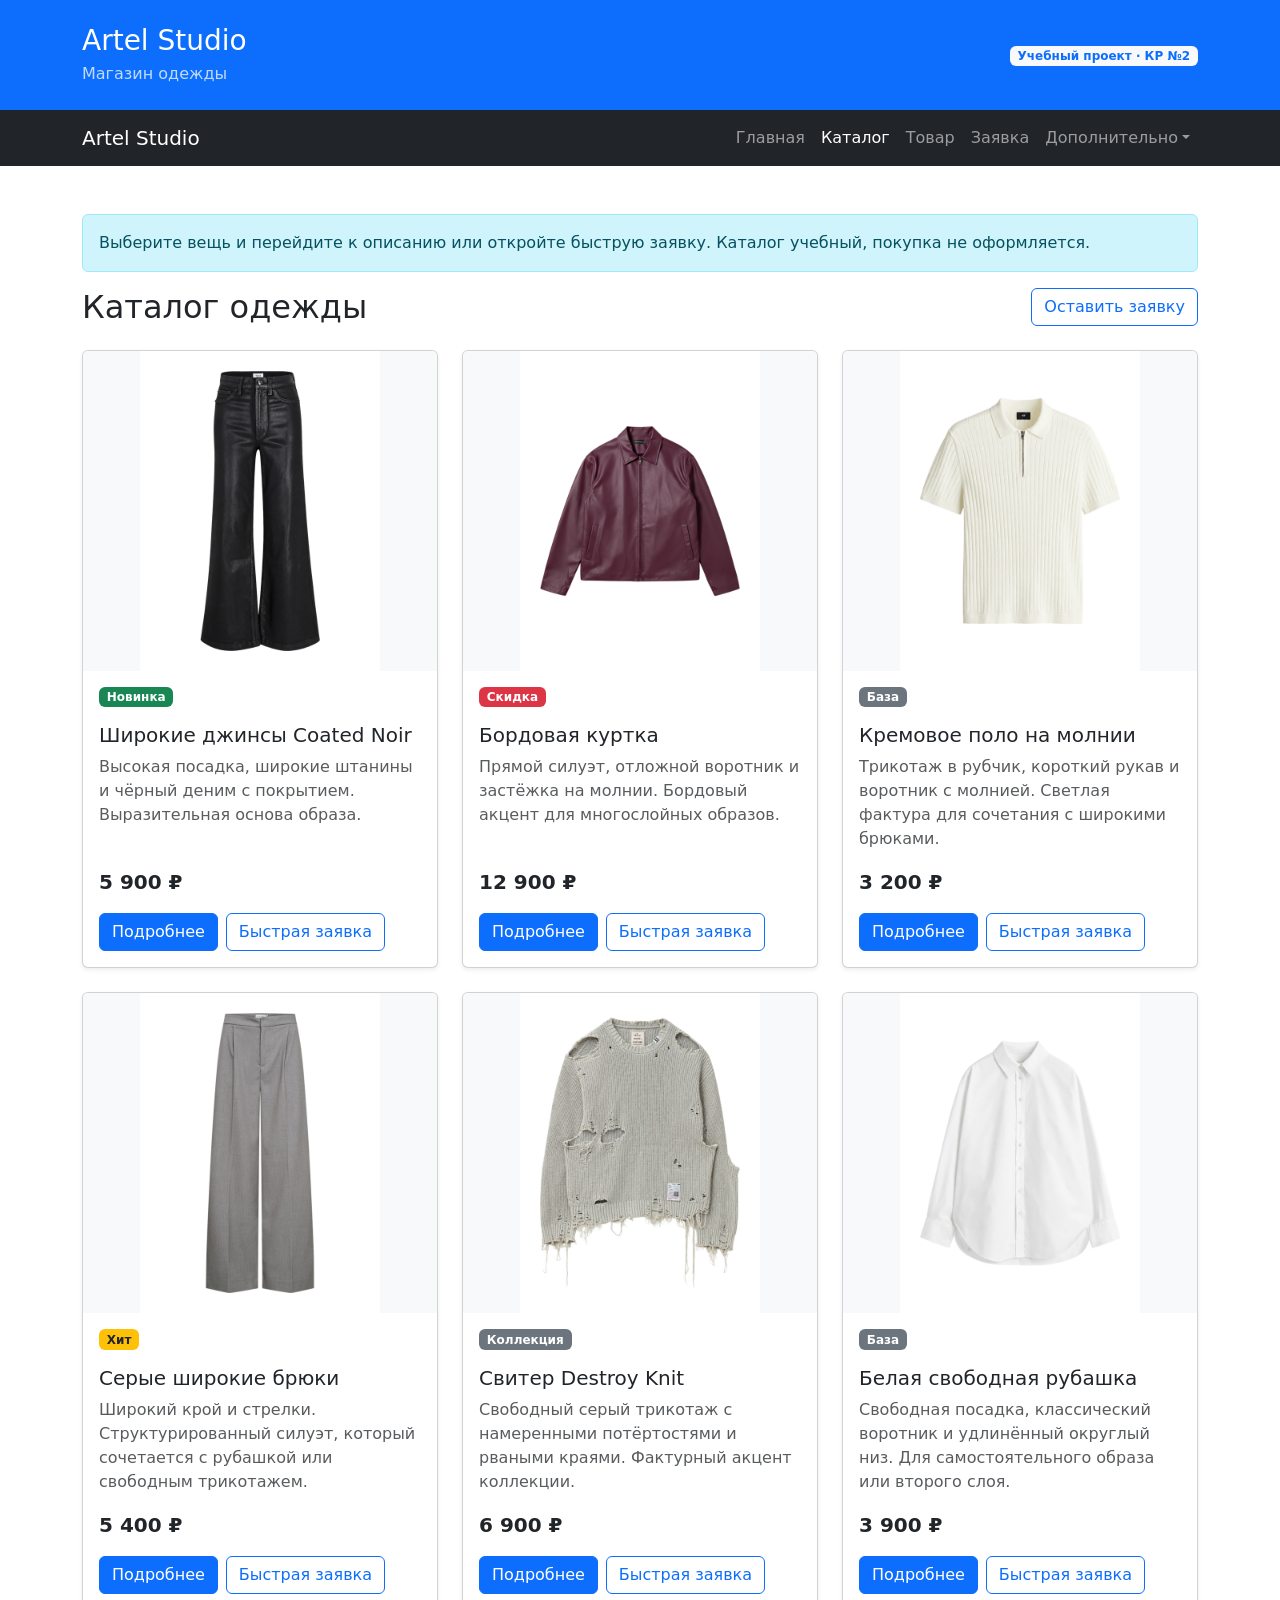
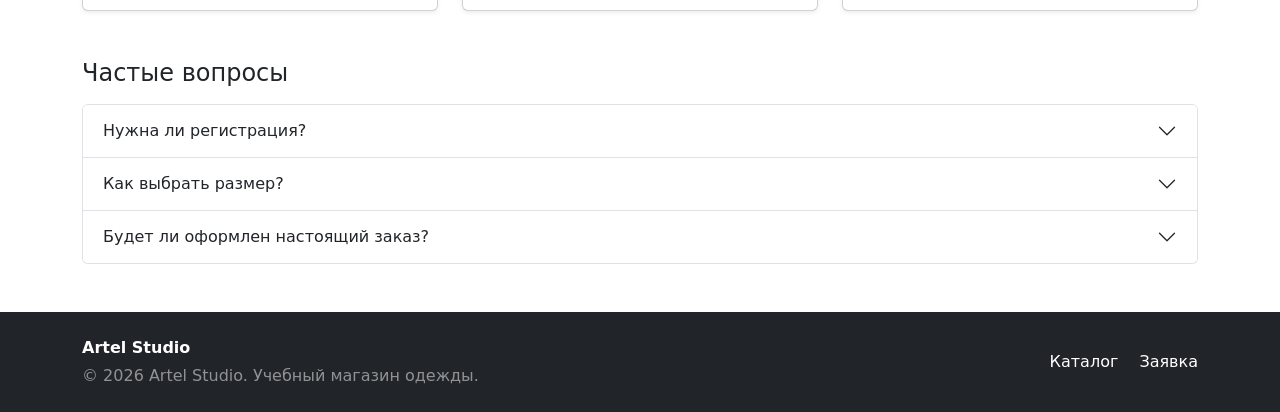
==== catalog.html @ a731f6f8 "feat: add Bootstrap components pages" ====
<!DOCTYPE html>
<html lang="ru">
<head>
  <meta charset="UTF-8">
  <meta name="viewport" content="width=device-width, initial-scale=1.0">
  <title>Каталог — Artel Studio</title>
  <link href="https://cdn.jsdelivr.net/npm/bootstrap@5.3.8/dist/css/bootstrap.min.css" rel="stylesheet">
  <link rel="stylesheet" href="css/custom.css">
</head>
<body>
<header class="container-fluid bg-primary text-white py-4">
<div class="container">
<div class="row align-items-center">
<div class="col-12 col-md-8">
<p class="h3 mb-1">Artel Studio</p>
<p class="mb-0 opacity-75">
                Магазин одежды
                </p>
</div>
<div class="col-12 col-md-4 text-md-end mt-3 mt-md-0">
<span class="badge bg-light text-primary">
                    Учебный проект · КР №2
                    </span>
</div>
</div>
</div>
</header>
<nav class="navbar navbar-expand-lg navbar-dark bg-dark" aria-label="Основная навигация">
  <div class="container"><a class="navbar-brand" href="index.html">Artel Studio</a>
    <button class="navbar-toggler" type="button" data-bs-toggle="collapse" data-bs-target="#mainNavbar" aria-controls="mainNavbar" aria-expanded="false" aria-label="Переключить навигацию"><span class="navbar-toggler-icon"></span></button>
    <div class="collapse navbar-collapse" id="mainNavbar"><ul class="navbar-nav ms-auto">
      <li class="nav-item"><a class="nav-link" href="index.html">Главная</a></li>
<li class="nav-item"><a class="nav-link active" aria-current="page" href="catalog.html">Каталог</a></li>
<li class="nav-item"><a class="nav-link" href="product.html">Товар</a></li>
<li class="nav-item"><a class="nav-link" href="order.html">Заявка</a></li>
      <li class="nav-item dropdown"><a class="nav-link dropdown-toggle" href="#" role="button" data-bs-toggle="dropdown" aria-expanded="false">Дополнительно</a>
        <ul class="dropdown-menu dropdown-menu-end"><li><a class="dropdown-item" href="index.html#popular">Популярное</a></li><li><a class="dropdown-item" href="catalog.html#faq">Частые вопросы</a></li><li><a class="dropdown-item" href="order.html">Оформить заявку</a></li></ul>
      </li>
    </ul></div>
  </div>
</nav>
<main class="container my-5"><noscript><div class="alert alert-warning" role="alert">Для работы форм и интерактивных компонентов включите JavaScript.</div></noscript><div class="alert alert-info" role="alert">Выберите вещь и перейдите к описанию или откройте быструю заявку. Каталог учебный, покупка не оформляется.</div><div class="d-flex flex-wrap justify-content-between align-items-center gap-3 mb-4"><h1 class="h2 mb-0">Каталог одежды</h1><a class="btn btn-outline-primary" href="order.html">Оставить заявку</a></div><div class="row g-4"><div class="col-12 col-md-6 col-lg-4"><article class="card h-100 shadow-sm">
  <a href="product.html?product=1"><img class="card-img-top" src="images/black-coated-wide-leg-jeans.jpg" alt="Широкие джинсы Coated Noir, цвет чёрный, вид спереди" width="1200" height="1600" loading="lazy"></a>
  <div class="card-body d-flex flex-column"><span class="badge bg-success align-self-start mb-3">Новинка</span>
    <h2 class="card-title h5"><a class="text-dark text-decoration-none" href="product.html?product=1">Широкие джинсы Coated Noir</a></h2>
    <p class="card-text text-muted">Высокая посадка, широкие штанины и чёрный деним
              с покрытием. Выразительная основа образа.</p><p class="fw-bold fs-5 mt-auto">5 900 ₽</p>
    <div class="d-flex flex-wrap gap-2"><a class="btn btn-primary" href="product.html?product=1">Подробнее</a><button class="btn btn-outline-primary" type="button" data-bs-toggle="modal" data-bs-target="#orderModal" data-product="1">Быстрая заявка</button></div>
  </div></article></div><div class="col-12 col-md-6 col-lg-4"><article class="card h-100 shadow-sm">
  <a href="product.html?product=2"><img class="card-img-top" src="images/burgundy-leather-jacket.jpg" alt="Бордовая куртка, цвет бордовый, вид спереди" width="1200" height="1600" loading="lazy"></a>
  <div class="card-body d-flex flex-column"><span class="badge bg-danger align-self-start mb-3">Скидка</span>
    <h2 class="card-title h5"><a class="text-dark text-decoration-none" href="product.html?product=2">Бордовая куртка</a></h2>
    <p class="card-text text-muted">Прямой силуэт, отложной воротник и застёжка
              на молнии. Бордовый акцент для многослойных образов.</p><p class="fw-bold fs-5 mt-auto">12 900 ₽</p>
    <div class="d-flex flex-wrap gap-2"><a class="btn btn-primary" href="product.html?product=2">Подробнее</a><button class="btn btn-outline-primary" type="button" data-bs-toggle="modal" data-bs-target="#orderModal" data-product="2">Быстрая заявка</button></div>
  </div></article></div><div class="col-12 col-md-6 col-lg-4"><article class="card h-100 shadow-sm">
  <a href="product.html?product=3"><img class="card-img-top" src="images/cream-zip-polo.jpg" alt="Кремовое поло на молнии, цвет кремовый, вид спереди" width="1200" height="1600" loading="lazy"></a>
  <div class="card-body d-flex flex-column"><span class="badge bg-secondary align-self-start mb-3">База</span>
    <h2 class="card-title h5"><a class="text-dark text-decoration-none" href="product.html?product=3">Кремовое поло на молнии</a></h2>
    <p class="card-text text-muted">Трикотаж в рубчик, короткий рукав и воротник
              с молнией. Светлая фактура для сочетания с широкими брюками.</p><p class="fw-bold fs-5 mt-auto">3 200 ₽</p>
    <div class="d-flex flex-wrap gap-2"><a class="btn btn-primary" href="product.html?product=3">Подробнее</a><button class="btn btn-outline-primary" type="button" data-bs-toggle="modal" data-bs-target="#orderModal" data-product="3">Быстрая заявка</button></div>
  </div></article></div><div class="col-12 col-md-6 col-lg-4"><article class="card h-100 shadow-sm">
  <a href="product.html?product=4"><img class="card-img-top" src="images/grey-wide-leg-trousers.jpg" alt="Серые широкие брюки, цвет светло-серый, вид спереди" width="1200" height="1600" loading="lazy"></a>
  <div class="card-body d-flex flex-column"><span class="badge bg-warning text-dark align-self-start mb-3">Хит</span>
    <h2 class="card-title h5"><a class="text-dark text-decoration-none" href="product.html?product=4">Серые широкие брюки</a></h2>
    <p class="card-text text-muted">Широкий крой и стрелки. Структурированный силуэт,
              который сочетается с рубашкой или свободным трикотажем.</p><p class="fw-bold fs-5 mt-auto">5 400 ₽</p>
    <div class="d-flex flex-wrap gap-2"><a class="btn btn-primary" href="product.html?product=4">Подробнее</a><button class="btn btn-outline-primary" type="button" data-bs-toggle="modal" data-bs-target="#orderModal" data-product="4">Быстрая заявка</button></div>
  </div></article></div><div class="col-12 col-md-6 col-lg-4"><article class="card h-100 shadow-sm">
  <a href="product.html?product=5"><img class="card-img-top" src="images/grey-distressed-sweater.jpg" alt="Свитер Destroy Knit, цвет серый, вид спереди" width="1200" height="1600" loading="lazy"></a>
  <div class="card-body d-flex flex-column"><span class="badge bg-secondary align-self-start mb-3">Коллекция</span>
    <h2 class="card-title h5"><a class="text-dark text-decoration-none" href="product.html?product=5">Свитер Destroy Knit</a></h2>
    <p class="card-text text-muted">Свободный серый трикотаж с намеренными потёртостями
              и рваными краями. Фактурный акцент коллекции.</p><p class="fw-bold fs-5 mt-auto">6 900 ₽</p>
    <div class="d-flex flex-wrap gap-2"><a class="btn btn-primary" href="product.html?product=5">Подробнее</a><button class="btn btn-outline-primary" type="button" data-bs-toggle="modal" data-bs-target="#orderModal" data-product="5">Быстрая заявка</button></div>
  </div></article></div><div class="col-12 col-md-6 col-lg-4"><article class="card h-100 shadow-sm">
  <a href="product.html?product=6"><img class="card-img-top" src="images/white-relaxed-shirt.jpg" alt="Белая свободная рубашка, цвет белый, вид спереди" width="1200" height="1600" loading="lazy"></a>
  <div class="card-body d-flex flex-column"><span class="badge bg-secondary align-self-start mb-3">База</span>
    <h2 class="card-title h5"><a class="text-dark text-decoration-none" href="product.html?product=6">Белая свободная рубашка</a></h2>
    <p class="card-text text-muted">Свободная посадка, классический воротник
              и удлинённый округлый низ. Для самостоятельного
              образа или второго слоя.</p><p class="fw-bold fs-5 mt-auto">3 900 ₽</p>
    <div class="d-flex flex-wrap gap-2"><a class="btn btn-primary" href="product.html?product=6">Подробнее</a><button class="btn btn-outline-primary" type="button" data-bs-toggle="modal" data-bs-target="#orderModal" data-product="6">Быстрая заявка</button></div>
  </div></article></div></div><section class="mt-5" id="faq"><h2 class="h4 mb-3">Частые вопросы</h2><div class="accordion" id="faqAccordion"><div class="accordion-item"><h3 class="accordion-header"><button class="accordion-button collapsed" type="button" data-bs-toggle="collapse" data-bs-target="#faq0" aria-expanded="false" aria-controls="faq0">Нужна ли регистрация?</button></h3><div id="faq0" class="accordion-collapse collapse" data-bs-parent="#faqAccordion"><div class="accordion-body">Нет. Выберите вещь и заполните заявку без создания аккаунта.</div></div></div><div class="accordion-item"><h3 class="accordion-header"><button class="accordion-button collapsed" type="button" data-bs-toggle="collapse" data-bs-target="#faq1" aria-expanded="false" aria-controls="faq1">Как выбрать размер?</button></h3><div id="faq1" class="accordion-collapse collapse" data-bs-parent="#faqAccordion"><div class="accordion-body">Укажите привычный размер и пожелания в комментарии. Это учебный каталог: размер и наличие требуют уточнения.</div></div></div><div class="accordion-item"><h3 class="accordion-header"><button class="accordion-button collapsed" type="button" data-bs-toggle="collapse" data-bs-target="#faq2" aria-expanded="false" aria-controls="faq2">Будет ли оформлен настоящий заказ?</button></h3><div id="faq2" class="accordion-collapse collapse" data-bs-parent="#faqAccordion"><div class="accordion-body">Нет. Формы демонстрационные: данные проверяются только в браузере, не сохраняются и не отправляются. Оплата и доставка не оформляются.</div></div></div></div></section></main>
<footer class="bg-dark text-white py-4 mt-5">
<div class="container">
<div class="row align-items-center g-3">
<div class="col-12 col-md-6">
<p class="fw-bold mb-1">Artel Studio</p>
<p class="mb-0 text-white-50">
            © 2026 Artel Studio. Учебный магазин одежды.
          </p>
</div>
<div class="col-12 col-md-6 text-md-end">
<a class="text-white text-decoration-none me-3" href="catalog.html">
            Каталог
          </a>
<a class="text-white text-decoration-none" href="order.html">
            Заявка
          </a>
</div>
</div>
</div>
</footer>
<div class="modal fade" id="orderModal" tabindex="-1" aria-labelledby="orderModalLabel" aria-hidden="true">
  <div class="modal-dialog modal-dialog-centered modal-dialog-scrollable"><div class="modal-content">
    <div class="modal-header"><h2 class="modal-title h5" id="orderModalLabel">Быстрая заявка</h2><button type="button" class="btn-close" data-bs-dismiss="modal" aria-label="Закрыть"></button></div>
    <div class="modal-body"><p class="fw-semibold" id="modal-product-name"></p><p class="text-muted">Учебная форма. Данные никуда не отправляются. Поля со звёздочкой обязательны.</p>
      <form id="quick-order" data-demo-form>
        <input type="hidden" name="product" id="modal-product">
        <div class="mb-3"><label for="modal-name" class="form-label">Имя *</label><input id="modal-name" name="name" type="text" class="form-control" autocomplete="given-name" required maxlength="80" pattern=".*\S.*"></div>
        <div class="mb-3"><label for="modal-phone" class="form-label">Телефон *</label><input id="modal-phone" name="phone" type="tel" class="form-control" autocomplete="tel" required pattern="[+0-9\(\) \-]{10,20}" aria-describedby="modal-phone-help"><div id="modal-phone-help" class="form-text">От 10 до 15 цифр; допустимы +, пробелы, скобки и дефисы.</div></div>
        <div class="form-check mb-3"><input id="modal-agree" name="agree" class="form-check-input" type="checkbox" required><label class="form-check-label" for="modal-agree">Согласен на обработку данных *</label></div>
        <div class="alert alert-success d-none" role="alert" tabindex="-1" data-form-result></div>
      </form>
      <a id="modal-order-link" href="order.html">Перейти к полной форме</a>
    </div>
    <div class="modal-footer"><button type="button" class="btn btn-secondary" data-bs-dismiss="modal">Закрыть</button><button type="submit" disabled form="quick-order" class="btn btn-primary">Подготовить заявку</button></div>
  </div></div>
</div>
<script src="https://cdn.jsdelivr.net/npm/bootstrap@5.3.8/dist/js/bootstrap.bundle.min.js"></script>
<script src="js/shop.js"></script>
</body>
</html>
---- css/custom.css ----
/* Минимальные дополнения к Bootstrap */
body {
  min-height: 100vh;
}

.placeholder-box {
  min-height: 240px;
}

/* Preserve product proportions while keeping the grid uniform. */
.card-img-top {
  height: 320px;
  object-fit: contain;
  background-color: #f8f9fa;
}

.product-image {
  width: 100%;
  max-height: 640px;
  object-fit: contain;
}
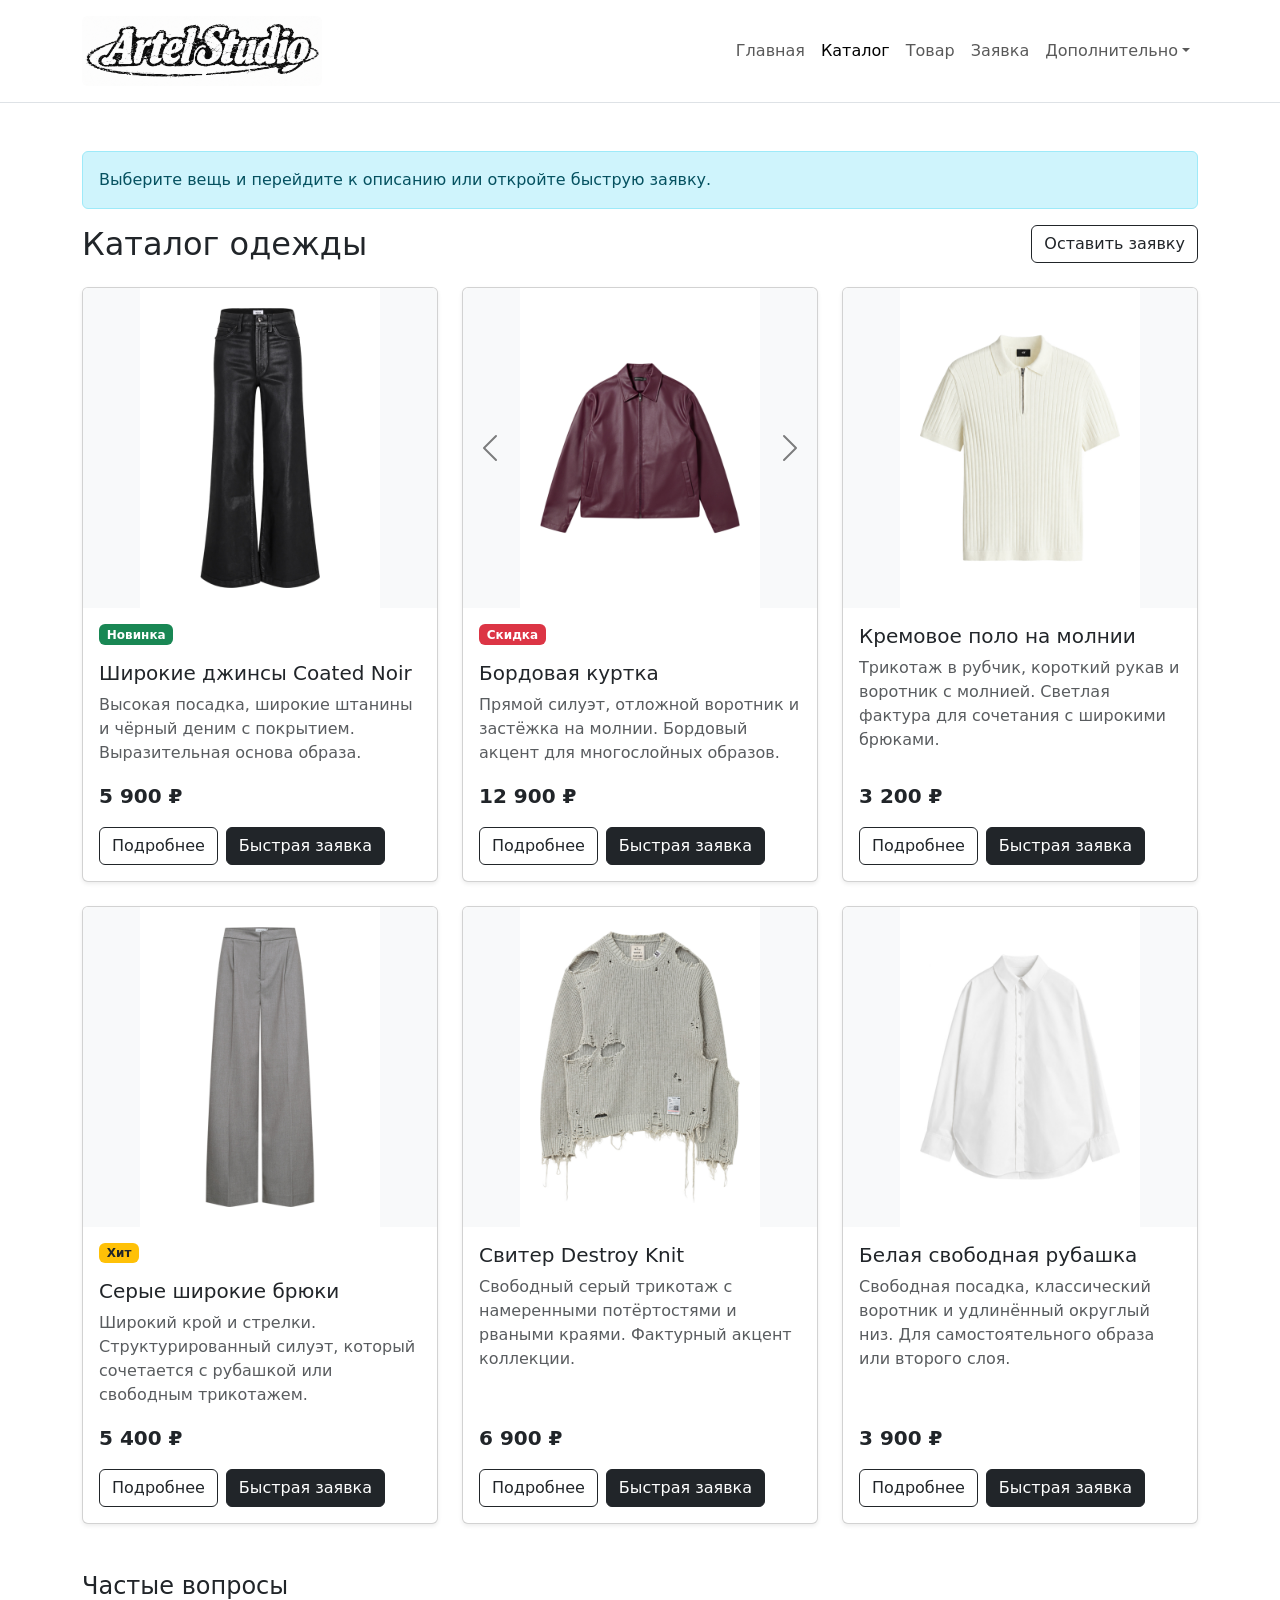
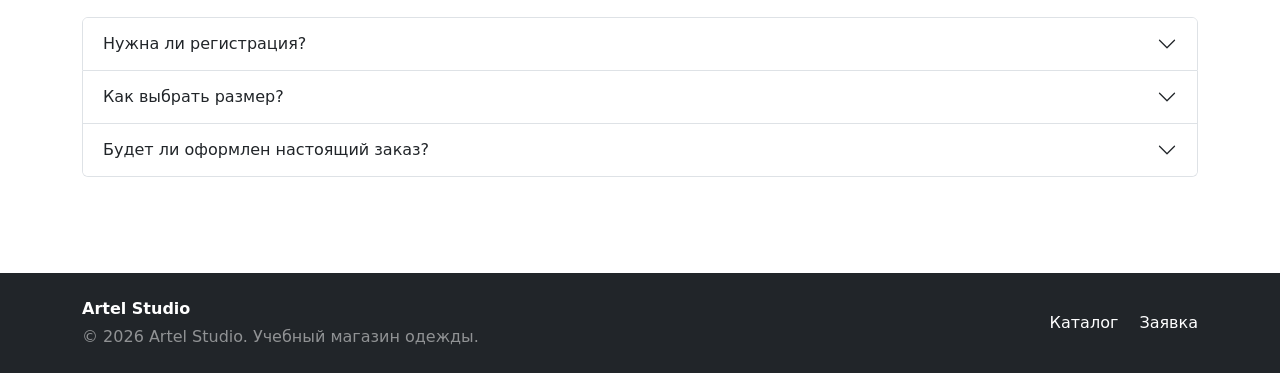
==== commit 2f12c97e: "feat: update shop design and add image carousels" ====
--- a/catalog.html
+++ b/catalog.html
@@ -1,5 +1,6 @@
 <!DOCTYPE html>
 <html lang="ru">
+
 <head>
   <meta charset="UTF-8">
   <meta name="viewport" content="width=device-width, initial-scale=1.0">
@@ -7,119 +8,250 @@
   <link href="https://cdn.jsdelivr.net/npm/bootstrap@5.3.8/dist/css/bootstrap.min.css" rel="stylesheet">
   <link rel="stylesheet" href="css/custom.css">
 </head>
-<body>
-<header class="container-fluid bg-primary text-white py-4">
-<div class="container">
-<div class="row align-items-center">
-<div class="col-12 col-md-8">
-<p class="h3 mb-1">Artel Studio</p>
-<p class="mb-0 opacity-75">
-                Магазин одежды
-                </p>
-</div>
-<div class="col-12 col-md-4 text-md-end mt-3 mt-md-0">
-<span class="badge bg-light text-primary">
-                    Учебный проект · КР №2
-                    </span>
-</div>
-</div>
-</div>
-</header>
-<nav class="navbar navbar-expand-lg navbar-dark bg-dark" aria-label="Основная навигация">
-  <div class="container"><a class="navbar-brand" href="index.html">Artel Studio</a>
-    <button class="navbar-toggler" type="button" data-bs-toggle="collapse" data-bs-target="#mainNavbar" aria-controls="mainNavbar" aria-expanded="false" aria-label="Переключить навигацию"><span class="navbar-toggler-icon"></span></button>
-    <div class="collapse navbar-collapse" id="mainNavbar"><ul class="navbar-nav ms-auto">
-      <li class="nav-item"><a class="nav-link" href="index.html">Главная</a></li>
-<li class="nav-item"><a class="nav-link active" aria-current="page" href="catalog.html">Каталог</a></li>
-<li class="nav-item"><a class="nav-link" href="product.html">Товар</a></li>
-<li class="nav-item"><a class="nav-link" href="order.html">Заявка</a></li>
-      <li class="nav-item dropdown"><a class="nav-link dropdown-toggle" href="#" role="button" data-bs-toggle="dropdown" aria-expanded="false">Дополнительно</a>
-        <ul class="dropdown-menu dropdown-menu-end"><li><a class="dropdown-item" href="index.html#popular">Популярное</a></li><li><a class="dropdown-item" href="catalog.html#faq">Частые вопросы</a></li><li><a class="dropdown-item" href="order.html">Оформить заявку</a></li></ul>
-      </li>
-    </ul></div>
-  </div>
-</nav>
-<main class="container my-5"><noscript><div class="alert alert-warning" role="alert">Для работы форм и интерактивных компонентов включите JavaScript.</div></noscript><div class="alert alert-info" role="alert">Выберите вещь и перейдите к описанию или откройте быструю заявку. Каталог учебный, покупка не оформляется.</div><div class="d-flex flex-wrap justify-content-between align-items-center gap-3 mb-4"><h1 class="h2 mb-0">Каталог одежды</h1><a class="btn btn-outline-primary" href="order.html">Оставить заявку</a></div><div class="row g-4"><div class="col-12 col-md-6 col-lg-4"><article class="card h-100 shadow-sm">
-  <a href="product.html?product=1"><img class="card-img-top" src="images/black-coated-wide-leg-jeans.jpg" alt="Широкие джинсы Coated Noir, цвет чёрный, вид спереди" width="1200" height="1600" loading="lazy"></a>
-  <div class="card-body d-flex flex-column"><span class="badge bg-success align-self-start mb-3">Новинка</span>
-    <h2 class="card-title h5"><a class="text-dark text-decoration-none" href="product.html?product=1">Широкие джинсы Coated Noir</a></h2>
-    <p class="card-text text-muted">Высокая посадка, широкие штанины и чёрный деним
-              с покрытием. Выразительная основа образа.</p><p class="fw-bold fs-5 mt-auto">5 900 ₽</p>
-    <div class="d-flex flex-wrap gap-2"><a class="btn btn-primary" href="product.html?product=1">Подробнее</a><button class="btn btn-outline-primary" type="button" data-bs-toggle="modal" data-bs-target="#orderModal" data-product="1">Быстрая заявка</button></div>
-  </div></article></div><div class="col-12 col-md-6 col-lg-4"><article class="card h-100 shadow-sm">
-  <a href="product.html?product=2"><img class="card-img-top" src="images/burgundy-leather-jacket.jpg" alt="Бордовая куртка, цвет бордовый, вид спереди" width="1200" height="1600" loading="lazy"></a>
-  <div class="card-body d-flex flex-column"><span class="badge bg-danger align-self-start mb-3">Скидка</span>
-    <h2 class="card-title h5"><a class="text-dark text-decoration-none" href="product.html?product=2">Бордовая куртка</a></h2>
-    <p class="card-text text-muted">Прямой силуэт, отложной воротник и застёжка
-              на молнии. Бордовый акцент для многослойных образов.</p><p class="fw-bold fs-5 mt-auto">12 900 ₽</p>
-    <div class="d-flex flex-wrap gap-2"><a class="btn btn-primary" href="product.html?product=2">Подробнее</a><button class="btn btn-outline-primary" type="button" data-bs-toggle="modal" data-bs-target="#orderModal" data-product="2">Быстрая заявка</button></div>
-  </div></article></div><div class="col-12 col-md-6 col-lg-4"><article class="card h-100 shadow-sm">
-  <a href="product.html?product=3"><img class="card-img-top" src="images/cream-zip-polo.jpg" alt="Кремовое поло на молнии, цвет кремовый, вид спереди" width="1200" height="1600" loading="lazy"></a>
-  <div class="card-body d-flex flex-column"><span class="badge bg-secondary align-self-start mb-3">База</span>
-    <h2 class="card-title h5"><a class="text-dark text-decoration-none" href="product.html?product=3">Кремовое поло на молнии</a></h2>
-    <p class="card-text text-muted">Трикотаж в рубчик, короткий рукав и воротник
-              с молнией. Светлая фактура для сочетания с широкими брюками.</p><p class="fw-bold fs-5 mt-auto">3 200 ₽</p>
-    <div class="d-flex flex-wrap gap-2"><a class="btn btn-primary" href="product.html?product=3">Подробнее</a><button class="btn btn-outline-primary" type="button" data-bs-toggle="modal" data-bs-target="#orderModal" data-product="3">Быстрая заявка</button></div>
-  </div></article></div><div class="col-12 col-md-6 col-lg-4"><article class="card h-100 shadow-sm">
-  <a href="product.html?product=4"><img class="card-img-top" src="images/grey-wide-leg-trousers.jpg" alt="Серые широкие брюки, цвет светло-серый, вид спереди" width="1200" height="1600" loading="lazy"></a>
-  <div class="card-body d-flex flex-column"><span class="badge bg-warning text-dark align-self-start mb-3">Хит</span>
-    <h2 class="card-title h5"><a class="text-dark text-decoration-none" href="product.html?product=4">Серые широкие брюки</a></h2>
-    <p class="card-text text-muted">Широкий крой и стрелки. Структурированный силуэт,
-              который сочетается с рубашкой или свободным трикотажем.</p><p class="fw-bold fs-5 mt-auto">5 400 ₽</p>
-    <div class="d-flex flex-wrap gap-2"><a class="btn btn-primary" href="product.html?product=4">Подробнее</a><button class="btn btn-outline-primary" type="button" data-bs-toggle="modal" data-bs-target="#orderModal" data-product="4">Быстрая заявка</button></div>
-  </div></article></div><div class="col-12 col-md-6 col-lg-4"><article class="card h-100 shadow-sm">
-  <a href="product.html?product=5"><img class="card-img-top" src="images/grey-distressed-sweater.jpg" alt="Свитер Destroy Knit, цвет серый, вид спереди" width="1200" height="1600" loading="lazy"></a>
-  <div class="card-body d-flex flex-column"><span class="badge bg-secondary align-self-start mb-3">Коллекция</span>
-    <h2 class="card-title h5"><a class="text-dark text-decoration-none" href="product.html?product=5">Свитер Destroy Knit</a></h2>
-    <p class="card-text text-muted">Свободный серый трикотаж с намеренными потёртостями
-              и рваными краями. Фактурный акцент коллекции.</p><p class="fw-bold fs-5 mt-auto">6 900 ₽</p>
-    <div class="d-flex flex-wrap gap-2"><a class="btn btn-primary" href="product.html?product=5">Подробнее</a><button class="btn btn-outline-primary" type="button" data-bs-toggle="modal" data-bs-target="#orderModal" data-product="5">Быстрая заявка</button></div>
-  </div></article></div><div class="col-12 col-md-6 col-lg-4"><article class="card h-100 shadow-sm">
-  <a href="product.html?product=6"><img class="card-img-top" src="images/white-relaxed-shirt.jpg" alt="Белая свободная рубашка, цвет белый, вид спереди" width="1200" height="1600" loading="lazy"></a>
-  <div class="card-body d-flex flex-column"><span class="badge bg-secondary align-self-start mb-3">База</span>
-    <h2 class="card-title h5"><a class="text-dark text-decoration-none" href="product.html?product=6">Белая свободная рубашка</a></h2>
-    <p class="card-text text-muted">Свободная посадка, классический воротник
+
+<body class="d-flex flex-column min-vh-100">
+  <header class="bg-white">
+    <nav class="navbar navbar-expand-lg navbar-light bg-white py-3" aria-label="Основная навигация">
+      <div class="container"><a class="navbar-brand brand-logo" href="index.html"
+          aria-label="Artel Studio — главная"><img src="images/artel-logo.png" alt="Artel Studio" width="1731"
+            height="909"></a>
+        <button class="navbar-toggler" type="button" data-bs-toggle="collapse" data-bs-target="#mainNavbar"
+          aria-controls="mainNavbar" aria-expanded="false" aria-label="Переключить навигацию"><span
+            class="navbar-toggler-icon"></span></button>
+        <div class="collapse navbar-collapse" id="mainNavbar">
+          <ul class="navbar-nav ms-auto">
+            <li class="nav-item"><a class="nav-link" href="index.html">Главная</a></li>
+            <li class="nav-item"><a class="nav-link active" aria-current="page" href="catalog.html">Каталог</a></li>
+            <li class="nav-item"><a class="nav-link" href="product.html">Товар</a></li>
+            <li class="nav-item"><a class="nav-link" href="order.html">Заявка</a></li>
+            <li class="nav-item dropdown"><a class="nav-link dropdown-toggle" href="#" role="button"
+                data-bs-toggle="dropdown" aria-expanded="false">Дополнительно</a>
+              <ul class="dropdown-menu dropdown-menu-end">
+                <li><a class="dropdown-item" href="index.html#popular">Популярное</a></li>
+                <li><a class="dropdown-item" href="catalog.html#faq">Частые вопросы</a></li>
+                <li><a class="dropdown-item" href="order.html">Оформить заявку</a></li>
+              </ul>
+            </li>
+          </ul>
+        </div>
+      </div>
+    </nav>
+  </header>
+  <main class="container my-5 flex-grow-1"><noscript>
+      <div class="alert alert-warning" role="alert">Для работы форм и интерактивных компонентов включите JavaScript.
+      </div>
+    </noscript>
+    <div class="alert alert-info" role="alert">Выберите вещь и перейдите к описанию или откройте быструю заявку.</div>
+    <div class="d-flex flex-wrap justify-content-between align-items-center gap-3 mb-4">
+      <h1 class="h2 mb-0">Каталог одежды</h1><a class="btn btn-outline-dark" href="order.html">Оставить заявку</a>
+    </div>
+    <div class="row g-4">
+      <div class="col-12 col-md-6 col-lg-4">
+        <article class="card h-100 shadow-sm">
+          <a href="product.html?product=1"><img class="card-img-top" src="images/black-coated-wide-leg-jeans.jpg"
+              alt="Широкие джинсы Coated Noir, цвет чёрный, вид спереди" width="1200" height="1600" loading="lazy"></a>
+          <div class="card-body d-flex flex-column"><span class="badge bg-success align-self-start mb-3">Новинка</span>
+            <h2 class="card-title h5"><a class="text-dark text-decoration-none" href="product.html?product=1">Широкие
+                джинсы Coated Noir</a></h2>
+            <p class="card-text text-muted">Высокая посадка, широкие штанины и чёрный деним
+              с покрытием. Выразительная основа образа.</p>
+            <p class="fw-bold fs-5 mt-auto">5 900 ₽</p>
+            <div class="d-flex flex-wrap gap-2"><a class="btn btn-outline-dark"
+                href="product.html?product=1">Подробнее</a><button class="btn btn-dark" type="button"
+                data-bs-toggle="modal" data-bs-target="#orderModal" data-product="1">Быстрая заявка</button></div>
+          </div>
+        </article>
+      </div>
+      <div class="col-12 col-md-6 col-lg-4">
+        <article class="card h-100 shadow-sm">
+          <div id="jacketCarouselCatalog" class="carousel slide product-carousel rounded-top overflow-hidden"
+              data-bs-wrap="true" data-bs-interval="false" role="region"
+              aria-roledescription="карусель" aria-label="Фотографии бордовой куртки">
+              <div class="carousel-inner">
+                <div class="carousel-item active">
+                  <a href="product.html?product=2"><img class="card-img-top d-block" src="images/burgundy-leather-jacket.jpg"
+                    alt="Бордовая куртка, вид спереди" width="1200" height="1600" loading="lazy"></a>
+                </div>
+                <div class="carousel-item">
+                  <a href="product.html?product=2"><img class="card-img-top d-block" src="images/burgundy-leather-jacket-back.png"
+                    alt="Бордовая куртка, вид сзади (сгенерированное изображение)" width="1200" height="1600" loading="lazy"></a>
+                </div>
+              </div>
+              <button class="carousel-control-prev" type="button" data-bs-target="#jacketCarouselCatalog" data-bs-slide="prev">
+                <span class="carousel-control-prev-icon" aria-hidden="true"></span>
+                <span class="visually-hidden">Предыдущее фото куртки</span>
+              </button>
+              <button class="carousel-control-next" type="button" data-bs-target="#jacketCarouselCatalog" data-bs-slide="next">
+                <span class="carousel-control-next-icon" aria-hidden="true"></span>
+                <span class="visually-hidden">Следующее фото куртки</span>
+              </button>
+            </div>
+          <div class="card-body d-flex flex-column"><span class="badge bg-danger align-self-start mb-3">Скидка</span>
+            <h2 class="card-title h5"><a class="text-dark text-decoration-none" href="product.html?product=2">Бордовая
+                куртка</a></h2>
+            <p class="card-text text-muted">Прямой силуэт, отложной воротник и застёжка
+              на молнии. Бордовый акцент для многослойных образов.</p>
+            <p class="fw-bold fs-5 mt-auto">12 900 ₽</p>
+            <div class="d-flex flex-wrap gap-2"><a class="btn btn-outline-dark"
+                href="product.html?product=2">Подробнее</a><button class="btn btn-dark" type="button"
+                data-bs-toggle="modal" data-bs-target="#orderModal" data-product="2">Быстрая заявка</button></div>
+          </div>
+        </article>
+      </div>
+      <div class="col-12 col-md-6 col-lg-4">
+        <article class="card h-100 shadow-sm">
+          <a href="product.html?product=3"><img class="card-img-top" src="images/cream-zip-polo.jpg"
+              alt="Кремовое поло на молнии, цвет кремовый, вид спереди" width="1200" height="1600" loading="lazy"></a>
+          <div class="card-body d-flex flex-column">
+            <h2 class="card-title h5"><a class="text-dark text-decoration-none" href="product.html?product=3">Кремовое
+                поло на молнии</a></h2>
+            <p class="card-text text-muted">Трикотаж в рубчик, короткий рукав и воротник
+              с молнией. Светлая фактура для сочетания с широкими брюками.</p>
+            <p class="fw-bold fs-5 mt-auto">3 200 ₽</p>
+            <div class="d-flex flex-wrap gap-2"><a class="btn btn-outline-dark"
+                href="product.html?product=3">Подробнее</a><button class="btn btn-dark" type="button"
+                data-bs-toggle="modal" data-bs-target="#orderModal" data-product="3">Быстрая заявка</button></div>
+          </div>
+        </article>
+      </div>
+      <div class="col-12 col-md-6 col-lg-4">
+        <article class="card h-100 shadow-sm">
+          <a href="product.html?product=4"><img class="card-img-top" src="images/grey-wide-leg-trousers.jpg"
+              alt="Серые широкие брюки, цвет светло-серый, вид спереди" width="1200" height="1600" loading="lazy"></a>
+          <div class="card-body d-flex flex-column"><span
+              class="badge bg-warning text-dark align-self-start mb-3">Хит</span>
+            <h2 class="card-title h5"><a class="text-dark text-decoration-none" href="product.html?product=4">Серые
+                широкие брюки</a></h2>
+            <p class="card-text text-muted">Широкий крой и стрелки. Структурированный силуэт,
+              который сочетается с рубашкой или свободным трикотажем.</p>
+            <p class="fw-bold fs-5 mt-auto">5 400 ₽</p>
+            <div class="d-flex flex-wrap gap-2"><a class="btn btn-outline-dark"
+                href="product.html?product=4">Подробнее</a><button class="btn btn-dark" type="button"
+                data-bs-toggle="modal" data-bs-target="#orderModal" data-product="4">Быстрая заявка</button></div>
+          </div>
+        </article>
+      </div>
+      <div class="col-12 col-md-6 col-lg-4">
+        <article class="card h-100 shadow-sm">
+          <a href="product.html?product=5"><img class="card-img-top" src="images/grey-distressed-sweater.jpg"
+              alt="Свитер Destroy Knit, цвет серый, вид спереди" width="1200" height="1600" loading="lazy"></a>
+          <div class="card-body d-flex flex-column">
+            <h2 class="card-title h5"><a class="text-dark text-decoration-none" href="product.html?product=5">Свитер
+                Destroy Knit</a></h2>
+            <p class="card-text text-muted">Свободный серый трикотаж с намеренными потёртостями
+              и рваными краями. Фактурный акцент коллекции.</p>
+            <p class="fw-bold fs-5 mt-auto">6 900 ₽</p>
+            <div class="d-flex flex-wrap gap-2"><a class="btn btn-outline-dark"
+                href="product.html?product=5">Подробнее</a><button class="btn btn-dark" type="button"
+                data-bs-toggle="modal" data-bs-target="#orderModal" data-product="5">Быстрая заявка</button></div>
+          </div>
+        </article>
+      </div>
+      <div class="col-12 col-md-6 col-lg-4">
+        <article class="card h-100 shadow-sm">
+          <a href="product.html?product=6"><img class="card-img-top" src="images/white-relaxed-shirt.jpg"
+              alt="Белая свободная рубашка, цвет белый, вид спереди" width="1200" height="1600" loading="lazy"></a>
+          <div class="card-body d-flex flex-column">
+            <h2 class="card-title h5"><a class="text-dark text-decoration-none" href="product.html?product=6">Белая
+                свободная рубашка</a></h2>
+            <p class="card-text text-muted">Свободная посадка, классический воротник
               и удлинённый округлый низ. Для самостоятельного
-              образа или второго слоя.</p><p class="fw-bold fs-5 mt-auto">3 900 ₽</p>
-    <div class="d-flex flex-wrap gap-2"><a class="btn btn-primary" href="product.html?product=6">Подробнее</a><button class="btn btn-outline-primary" type="button" data-bs-toggle="modal" data-bs-target="#orderModal" data-product="6">Быстрая заявка</button></div>
-  </div></article></div></div><section class="mt-5" id="faq"><h2 class="h4 mb-3">Частые вопросы</h2><div class="accordion" id="faqAccordion"><div class="accordion-item"><h3 class="accordion-header"><button class="accordion-button collapsed" type="button" data-bs-toggle="collapse" data-bs-target="#faq0" aria-expanded="false" aria-controls="faq0">Нужна ли регистрация?</button></h3><div id="faq0" class="accordion-collapse collapse" data-bs-parent="#faqAccordion"><div class="accordion-body">Нет. Выберите вещь и заполните заявку без создания аккаунта.</div></div></div><div class="accordion-item"><h3 class="accordion-header"><button class="accordion-button collapsed" type="button" data-bs-toggle="collapse" data-bs-target="#faq1" aria-expanded="false" aria-controls="faq1">Как выбрать размер?</button></h3><div id="faq1" class="accordion-collapse collapse" data-bs-parent="#faqAccordion"><div class="accordion-body">Укажите привычный размер и пожелания в комментарии. Это учебный каталог: размер и наличие требуют уточнения.</div></div></div><div class="accordion-item"><h3 class="accordion-header"><button class="accordion-button collapsed" type="button" data-bs-toggle="collapse" data-bs-target="#faq2" aria-expanded="false" aria-controls="faq2">Будет ли оформлен настоящий заказ?</button></h3><div id="faq2" class="accordion-collapse collapse" data-bs-parent="#faqAccordion"><div class="accordion-body">Нет. Формы демонстрационные: данные проверяются только в браузере, не сохраняются и не отправляются. Оплата и доставка не оформляются.</div></div></div></div></section></main>
-<footer class="bg-dark text-white py-4 mt-5">
-<div class="container">
-<div class="row align-items-center g-3">
-<div class="col-12 col-md-6">
-<p class="fw-bold mb-1">Artel Studio</p>
-<p class="mb-0 text-white-50">
+              образа или второго слоя.</p>
+            <p class="fw-bold fs-5 mt-auto">3 900 ₽</p>
+            <div class="d-flex flex-wrap gap-2"><a class="btn btn-outline-dark"
+                href="product.html?product=6">Подробнее</a><button class="btn btn-dark" type="button"
+                data-bs-toggle="modal" data-bs-target="#orderModal" data-product="6">Быстрая заявка</button></div>
+          </div>
+        </article>
+      </div>
+    </div>
+    <section class="mt-5" id="faq">
+      <h2 class="h4 mb-3">Частые вопросы</h2>
+      <div class="accordion" id="faqAccordion">
+        <div class="accordion-item">
+          <h3 class="accordion-header"><button class="accordion-button collapsed" type="button"
+              data-bs-toggle="collapse" data-bs-target="#faq0" aria-expanded="false" aria-controls="faq0">Нужна ли
+              регистрация?</button></h3>
+          <div id="faq0" class="accordion-collapse collapse" data-bs-parent="#faqAccordion">
+            <div class="accordion-body">Нет. Выберите вещь и заполните заявку без создания аккаунта.</div>
+          </div>
+        </div>
+        <div class="accordion-item">
+          <h3 class="accordion-header"><button class="accordion-button collapsed" type="button"
+              data-bs-toggle="collapse" data-bs-target="#faq1" aria-expanded="false" aria-controls="faq1">Как выбрать
+              размер?</button></h3>
+          <div id="faq1" class="accordion-collapse collapse" data-bs-parent="#faqAccordion">
+            <div class="accordion-body">Укажите привычный размер и пожелания в комментарии. Это учебный каталог: размер
+              и наличие требуют уточнения.</div>
+          </div>
+        </div>
+        <div class="accordion-item">
+          <h3 class="accordion-header"><button class="accordion-button collapsed" type="button"
+              data-bs-toggle="collapse" data-bs-target="#faq2" aria-expanded="false" aria-controls="faq2">Будет ли
+              оформлен настоящий заказ?</button></h3>
+          <div id="faq2" class="accordion-collapse collapse" data-bs-parent="#faqAccordion">
+            <div class="accordion-body">Нет. Формы демонстрационные: данные проверяются только в браузере, не
+              сохраняются и не отправляются. Оплата и доставка не оформляются.</div>
+          </div>
+        </div>
+      </div>
+    </section>
+  </main>
+  <footer class="bg-dark text-white py-4 mt-5">
+    <div class="container">
+      <div class="row align-items-center g-3">
+        <div class="col-12 col-md-6">
+          <p class="fw-bold mb-1">Artel Studio</p>
+          <p class="mb-0 text-white-50">
             © 2026 Artel Studio. Учебный магазин одежды.
           </p>
-</div>
-<div class="col-12 col-md-6 text-md-end">
-<a class="text-white text-decoration-none me-3" href="catalog.html">
+        </div>
+        <div class="col-12 col-md-6 text-md-end">
+          <a class="text-white text-decoration-none me-3" href="catalog.html">
             Каталог
           </a>
-<a class="text-white text-decoration-none" href="order.html">
+          <a class="text-white text-decoration-none" href="order.html">
             Заявка
           </a>
-</div>
-</div>
-</div>
-</footer>
-<div class="modal fade" id="orderModal" tabindex="-1" aria-labelledby="orderModalLabel" aria-hidden="true">
-  <div class="modal-dialog modal-dialog-centered modal-dialog-scrollable"><div class="modal-content">
-    <div class="modal-header"><h2 class="modal-title h5" id="orderModalLabel">Быстрая заявка</h2><button type="button" class="btn-close" data-bs-dismiss="modal" aria-label="Закрыть"></button></div>
-    <div class="modal-body"><p class="fw-semibold" id="modal-product-name"></p><p class="text-muted">Учебная форма. Данные никуда не отправляются. Поля со звёздочкой обязательны.</p>
-      <form id="quick-order" data-demo-form>
-        <input type="hidden" name="product" id="modal-product">
-        <div class="mb-3"><label for="modal-name" class="form-label">Имя *</label><input id="modal-name" name="name" type="text" class="form-control" autocomplete="given-name" required maxlength="80" pattern=".*\S.*"></div>
-        <div class="mb-3"><label for="modal-phone" class="form-label">Телефон *</label><input id="modal-phone" name="phone" type="tel" class="form-control" autocomplete="tel" required pattern="[+0-9\(\) \-]{10,20}" aria-describedby="modal-phone-help"><div id="modal-phone-help" class="form-text">От 10 до 15 цифр; допустимы +, пробелы, скобки и дефисы.</div></div>
-        <div class="form-check mb-3"><input id="modal-agree" name="agree" class="form-check-input" type="checkbox" required><label class="form-check-label" for="modal-agree">Согласен на обработку данных *</label></div>
-        <div class="alert alert-success d-none" role="alert" tabindex="-1" data-form-result></div>
-      </form>
-      <a id="modal-order-link" href="order.html">Перейти к полной форме</a>
-    </div>
-    <div class="modal-footer"><button type="button" class="btn btn-secondary" data-bs-dismiss="modal">Закрыть</button><button type="submit" disabled form="quick-order" class="btn btn-primary">Подготовить заявку</button></div>
-  </div></div>
-</div>
-<script src="https://cdn.jsdelivr.net/npm/bootstrap@5.3.8/dist/js/bootstrap.bundle.min.js"></script>
-<script src="js/shop.js"></script>
+        </div>
+      </div>
+    </div>
+  </footer>
+  <div class="modal fade" id="orderModal" tabindex="-1" aria-labelledby="orderModalLabel" aria-hidden="true">
+    <div class="modal-dialog modal-dialog-centered modal-dialog-scrollable">
+      <div class="modal-content">
+        <div class="modal-header">
+          <h2 class="modal-title h5" id="orderModalLabel">Быстрая заявка</h2><button type="button" class="btn-close"
+            data-bs-dismiss="modal" aria-label="Закрыть"></button>
+        </div>
+        <div class="modal-body">
+          <p class="fw-semibold" id="modal-product-name"></p>
+          <p class="text-muted">Учебная форма. Данные никуда не отправляются. Поля со звёздочкой обязательны.</p>
+          <form id="quick-order" data-demo-form>
+            <input type="hidden" name="product" id="modal-product">
+            <div class="mb-3"><label for="modal-name" class="form-label">Имя *</label><input id="modal-name" name="name"
+                type="text" class="form-control" autocomplete="given-name" required maxlength="80" pattern=".*\S.*">
+            </div>
+            <div class="mb-3"><label for="modal-phone" class="form-label">Телефон *</label><input id="modal-phone"
+                name="phone" type="tel" class="form-control" autocomplete="tel" required pattern="[+0-9\(\) \-]{10,20}"
+                aria-describedby="modal-phone-help">
+              <div id="modal-phone-help" class="form-text">От 10 до 15 цифр; допустимы +, пробелы, скобки и дефисы.
+              </div>
+            </div>
+            <div class="form-check mb-3"><input id="modal-agree" name="agree" class="form-check-input" type="checkbox"
+                required><label class="form-check-label" for="modal-agree">Согласен на обработку данных *</label></div>
+            <div class="alert alert-success d-none" role="alert" tabindex="-1" data-form-result></div>
+          </form>
+          <a id="modal-order-link" href="order.html">Перейти к полной форме</a>
+        </div>
+        <div class="modal-footer"><button type="button" class="btn btn-secondary"
+            data-bs-dismiss="modal">Закрыть</button><button type="submit" disabled form="quick-order"
+            class="btn btn-primary">Подготовить заявку</button></div>
+      </div>
+    </div>
+  </div>
+  <script src="https://cdn.jsdelivr.net/npm/bootstrap@5.3.8/dist/js/bootstrap.bundle.min.js"></script>
+  <script src="js/shop.js"></script>
 </body>
-</html>
+
+</html>
--- a/css/custom.css
+++ b/css/custom.css
@@ -1,21 +1,108 @@
 /* Минимальные дополнения к Bootstrap */
 body {
-  min-height: 100vh;
+    min-height: 100vh;
 }
 
-.placeholder-box {
-  min-height: 240px;
-}
-
-/* Preserve product proportions while keeping the grid uniform. */
 .card-img-top {
-  height: 320px;
-  object-fit: contain;
-  background-color: #f8f9fa;
+    height: 320px;
+    object-fit: contain;
+    background-color: #f8f9fa;
 }
 
 .product-image {
-  width: 100%;
-  max-height: 640px;
-  object-fit: contain;
+    width: 100%;
+    max-height: 640px;
+    object-fit: contain;
 }
+
+.brand-logo {
+    position: relative;
+    display: block;
+    width: 240px;
+    max-width: 100%;
+    height: 70px;
+    overflow: hidden;
+    border-radius: 6px;
+    background: #fff;
+}
+
+.brand-logo img {
+    position: absolute;
+    top: 50%;
+    left: 0;
+    width: 100%;
+    height: auto;
+    transform: translateY(-50%);
+}
+
+.drop-carousel {
+    background: #212529;
+}
+
+.drop-carousel .carousel-item img {
+    width: 100%;
+    aspect-ratio: 16 / 9;
+    object-fit: cover;
+    object-position: center;
+}
+
+.drop-caption {
+    right: 0;
+    bottom: 0;
+    left: 0;
+    padding: 16px 48px;
+    background: rgba(0, 0, 0, .48);
+    letter-spacing: .12em;
+    font-size: clamp(.8rem, 2vw, 1rem);
+    pointer-events: none;
+}
+
+.drop-arrow {
+    display: grid;
+    place-items: center;
+    width: 38px;
+    height: 44px;
+    border-radius: 6px;
+    background: rgba(0, 0, 0, .45);
+    color: #fff;
+    font-size: 28px;
+}
+
+.drop-carousel button:focus-visible {
+    outline: 3px solid #fff;
+    outline-offset: -5px;
+}
+
+body>header {
+    border-bottom: 1px solid #dee2e6;
+}
+
+.hero-photo {
+    min-height: 240px;
+    aspect-ratio: 3 / 2;
+    background-image: linear-gradient(to top, rgba(0, 0, 0, .85), transparent 65%), url('../images/drop.jpg');
+    background-size: cover, 132% auto;
+    background-position: center;
+    background-repeat: no-repeat;
+    background-color: #212529;
+    text-shadow: 0 2px 8px rgba(0, 0, 0, .7);
+}
+
+
+/* Product photos remain fully visible, with matching heights for both views. */
+.product-carousel .product-image {
+    height: auto;
+    aspect-ratio: 3 / 4;
+    object-fit: contain;
+    background: #fff;
+}
+
+.product-carousel .carousel-control-prev-icon,
+.product-carousel .carousel-control-next-icon {
+    filter: invert(1);
+}
+
+.product-carousel button:focus-visible {
+    outline: 3px solid #212529;
+    outline-offset: -5px;
+}
